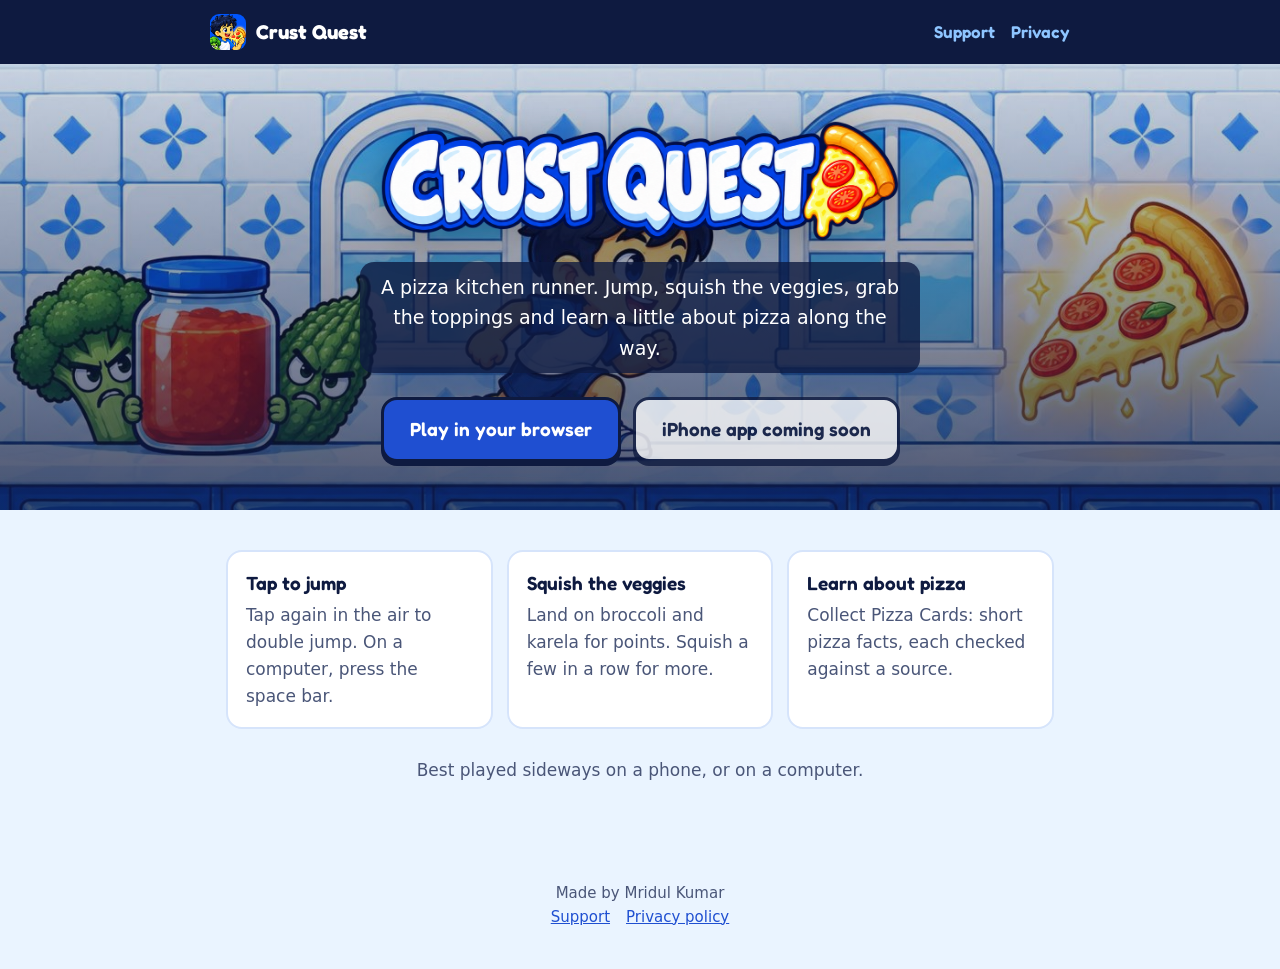
==== index.html @ cf5fa1b6 "Add files via upload" ====
<!doctype html>
<html lang="en">
<head>
  <meta charset="utf-8">
  <meta name="viewport" content="width=device-width, initial-scale=1">
  <title>Crust Quest</title>
  <meta name="description" content="Crust Quest is a pizza kitchen runner. Jump, squish the veggies, grab the toppings and learn a little about pizza along the way.">
  <meta name="theme-color" content="#0E1A40">
  <link rel="icon" type="image/png" href="img/icon.png">
  <link rel="apple-touch-icon" href="img/icon.png">
  <link rel="stylesheet" href="style.css">
</head>
<body>
  <header class="top">
    <div class="wrap">
      <a class="brand" href="./"><img src="img/icon.png" alt="">Crust Quest</a>
      <nav><a href="support.html">Support</a><a href="privacy.html">Privacy</a></nav>
    </div>
  </header>

  <section class="hero">
    <div class="wrap">
      <img class="logo" src="img/logo.png" alt="Crust Quest">
      <p>A pizza kitchen runner. Jump, squish the veggies, grab the toppings and learn a little about pizza along the way.</p>
      <div class="buttons">
        <a class="button" href="play/">Play in your browser</a>
        <a class="button light" aria-disabled="true">iPhone app coming soon</a>
      </div>
    </div>
  </section>

  <main class="wrap">
    <div class="cards">
      <div class="card"><h3>Tap to jump</h3><p>Tap again in the air to double jump. On a computer, press the space bar.</p></div>
      <div class="card"><h3>Squish the veggies</h3><p>Land on broccoli and karela for points. Squish a few in a row for more.</p></div>
      <div class="card"><h3>Learn about pizza</h3><p>Collect Pizza Cards: short pizza facts, each checked against a source.</p></div>
    </div>
    <p class="muted" style="text-align:center;margin-top:28px">Best played sideways on a phone, or on a computer.</p>
  </main>

  <footer>
    Made by Mridul Kumar
    <br><a href="support.html">Support</a><a href="privacy.html">Privacy policy</a>
  </footer>
</body>
</html>
---- style.css ----
@font-face { font-family: Fredoka; font-weight: 500; font-display: swap; src: url(fonts/fredoka-latin-500-normal.woff2) format('woff2'); }
@font-face { font-family: Fredoka; font-weight: 600; font-display: swap; src: url(fonts/fredoka-latin-600-normal.woff2) format('woff2'); }
@font-face { font-family: Fredoka; font-weight: 700; font-display: swap; src: url(fonts/fredoka-latin-700-normal.woff2) format('woff2'); }

:root {
  --navy: #0E1A40;
  --royal: #1F4FD1;
  --sky: #8EC5FF;
  --ice: #EAF4FF;
  --white: #FFFFFF;
  --cheese: #FFC93C;
  --text: #0E1A40;
  --muted: #4A5678;
  --card: #FFFFFF;
  --line: #D6E4FB;
}

* { box-sizing: border-box; }
html { -webkit-text-size-adjust: 100%; }
body {
  margin: 0;
  background: var(--ice);
  color: var(--text);
  font: 17px/1.6 system-ui, -apple-system, "Segoe UI", Roboto, sans-serif;
}
a { color: var(--royal); }
h1, h2, h3, .brand, .button { font-family: Fredoka, system-ui, sans-serif; }
h1 { font-weight: 700; font-size: clamp(30px, 5vw, 42px); line-height: 1.15; margin: 0 0 12px; }
h2 { font-weight: 600; font-size: 22px; margin: 32px 0 8px; }
p, li { color: var(--text); }
.muted { color: var(--muted); }

.top {
  background: var(--navy);
  padding: 14px 16px;
}
.top .wrap { display: flex; align-items: center; justify-content: space-between; gap: 12px; }
.brand { display: flex; align-items: center; gap: 10px; color: var(--white); text-decoration: none; font-weight: 700; font-size: 20px; }
.brand img { width: 36px; height: 36px; border-radius: 9px; }
.top nav a { color: var(--sky); text-decoration: none; font-family: Fredoka, system-ui, sans-serif; font-weight: 600; margin-left: 16px; }

.wrap { max-width: 860px; margin: 0 auto; }
main.wrap { padding: 32px 16px 56px; }

.hero {
  background: var(--navy) url(img/title.jpg) center / cover no-repeat;
  position: relative;
}
.hero::after { content: ""; position: absolute; inset: 0; background: linear-gradient(180deg, rgba(14,26,64,0.15) 0%, rgba(14,26,64,0.75) 100%); }
.hero .wrap { position: relative; z-index: 1; padding: 56px 16px 48px; text-align: center; color: var(--white); }
.hero img.logo { width: min(520px, 90%); height: auto; filter: drop-shadow(0 6px 18px rgba(0,0,0,0.25)); }
.hero p { display: inline-block; color: var(--white); font-size: 19px; max-width: 560px; margin: 12px auto 24px; padding: 10px 18px; border-radius: 14px; background: rgba(14,26,64,0.78); }

.buttons { display: flex; flex-wrap: wrap; gap: 12px; justify-content: center; }
.button {
  display: inline-block; padding: 14px 26px; border-radius: 16px; font-weight: 600; font-size: 19px;
  text-decoration: none; background: var(--royal); color: var(--white); border: 3px solid var(--navy);
  box-shadow: 0 4px 0 var(--navy);
}
.button.light { background: var(--white); color: var(--navy); }
.button[aria-disabled="true"] { opacity: 0.8; cursor: default; }

.cards { display: grid; grid-template-columns: repeat(auto-fit, minmax(220px, 1fr)); gap: 14px; margin-top: 8px; }
.card { background: var(--card); border: 2px solid var(--line); border-radius: 16px; padding: 16px 18px; }
.card h3 { margin: 0 0 4px; font-weight: 600; font-size: 19px; }
.card p { margin: 0; color: var(--muted); }

.doc { background: var(--card); border: 2px solid var(--line); border-radius: 18px; padding: 28px 24px; }
.doc ul { padding-left: 20px; }

footer { text-align: center; padding: 24px 16px 40px; color: var(--muted); font-size: 15px; }
footer a { margin: 0 8px; }

@media (max-width: 520px) {
  .top nav a { margin-left: 10px; font-size: 15px; }
  .doc { padding: 20px 16px; }
}
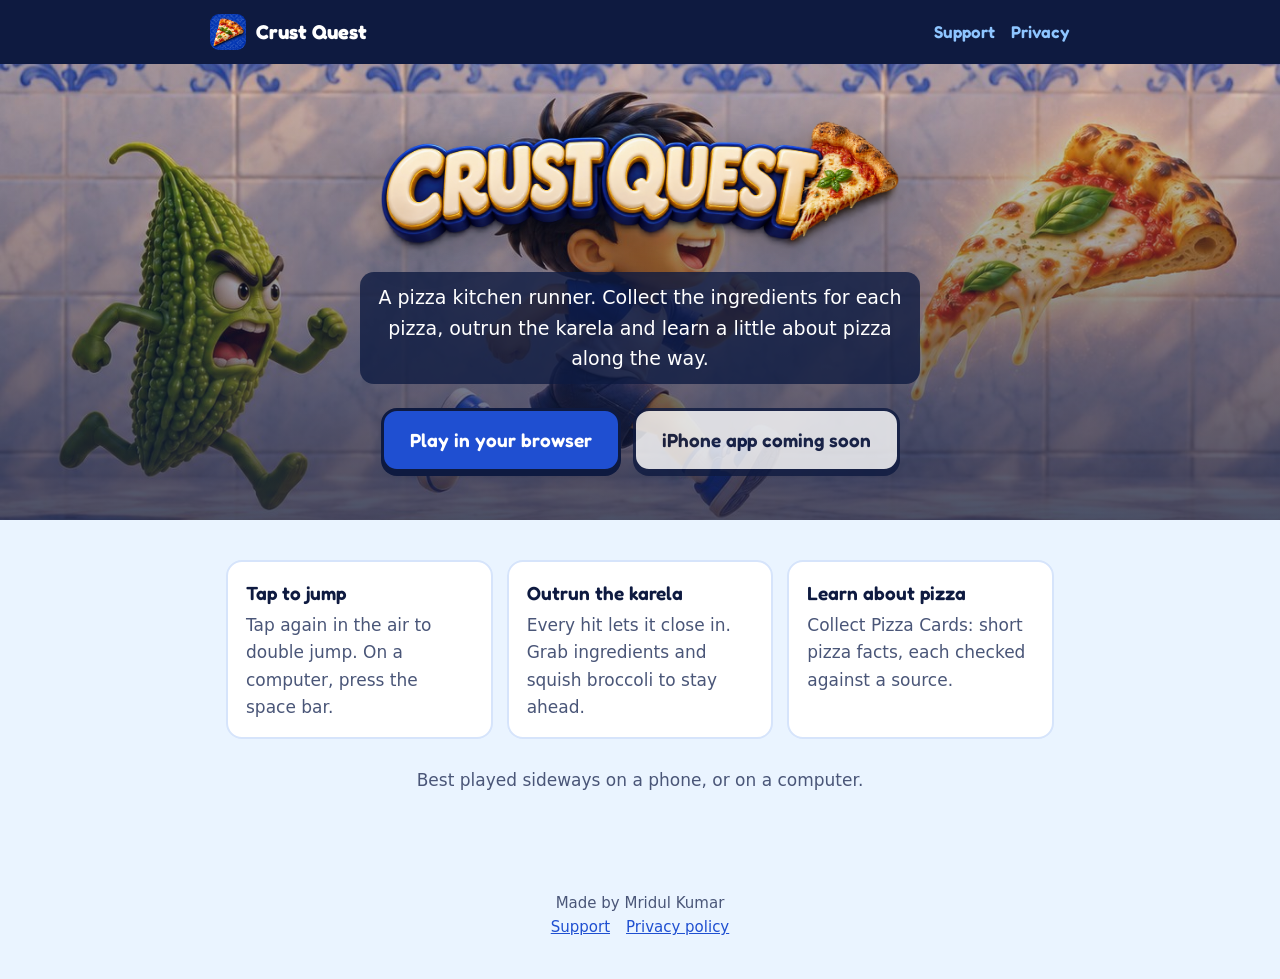
==== commit 735ab183: "Add files via upload" ====
--- a/index.html
+++ b/index.html
@@ -4,7 +4,7 @@
   <meta charset="utf-8">
   <meta name="viewport" content="width=device-width, initial-scale=1">
   <title>Crust Quest</title>
-  <meta name="description" content="Crust Quest is a pizza kitchen runner. Jump, squish the veggies, grab the toppings and learn a little about pizza along the way.">
+  <meta name="description" content="Crust Quest is a pizza kitchen runner. Collect the ingredients for each pizza, outrun the karela and learn a little about pizza along the way.">
   <meta name="theme-color" content="#0E1A40">
   <link rel="icon" type="image/png" href="img/icon.png">
   <link rel="apple-touch-icon" href="img/icon.png">
@@ -21,7 +21,7 @@
   <section class="hero">
     <div class="wrap">
       <img class="logo" src="img/logo.png" alt="Crust Quest">
-      <p>A pizza kitchen runner. Jump, squish the veggies, grab the toppings and learn a little about pizza along the way.</p>
+      <p>A pizza kitchen runner. Collect the ingredients for each pizza, outrun the karela and learn a little about pizza along the way.</p>
       <div class="buttons">
         <a class="button" href="play/">Play in your browser</a>
         <a class="button light" aria-disabled="true">iPhone app coming soon</a>
@@ -32,7 +32,7 @@
   <main class="wrap">
     <div class="cards">
       <div class="card"><h3>Tap to jump</h3><p>Tap again in the air to double jump. On a computer, press the space bar.</p></div>
-      <div class="card"><h3>Squish the veggies</h3><p>Land on broccoli and karela for points. Squish a few in a row for more.</p></div>
+      <div class="card"><h3>Outrun the karela</h3><p>Every hit lets it close in. Grab ingredients and squish broccoli to stay ahead.</p></div>
       <div class="card"><h3>Learn about pizza</h3><p>Collect Pizza Cards: short pizza facts, each checked against a source.</p></div>
     </div>
     <p class="muted" style="text-align:center;margin-top:28px">Best played sideways on a phone, or on a computer.</p>
